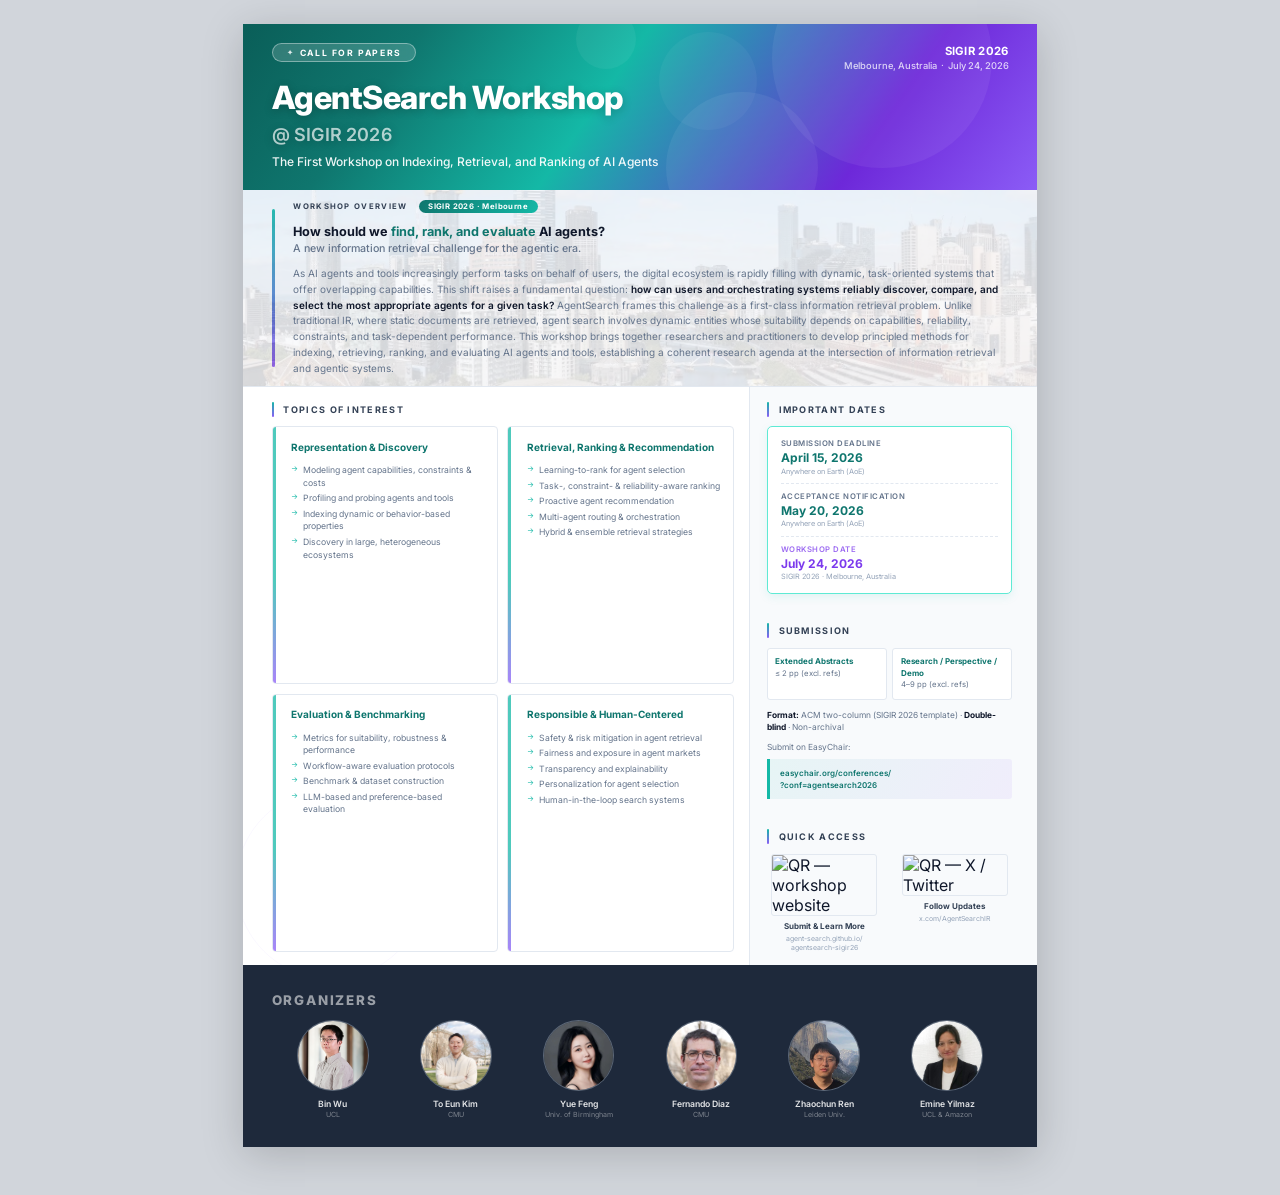
==== cfp-poster.html @ 033b6454 "Add the poster" ====
<!DOCTYPE html>
<html lang="en">
<head>
  <meta charset="UTF-8">
  <meta name="viewport" content="width=device-width, initial-scale=1.0">
  <title>AgentSearch @ SIGIR 2026 — Call for Papers</title>
  <link rel="preconnect" href="https://fonts.googleapis.com">
  <link rel="preconnect" href="https://fonts.gstatic.com" crossorigin>
  <link href="https://fonts.googleapis.com/css2?family=Inter:ital,wght@0,300;0,400;0,500;0,600;0,700;0,800;1,400;1,500&display=swap" rel="stylesheet">
  <style>
    /* ============================================================
       PRINT & PAGE SETUP
       ============================================================ */
    @page {
      size: A4 portrait;
      margin: 0;
    }

    *, *::before, *::after {
      margin: 0;
      padding: 0;
      box-sizing: border-box;
      -webkit-print-color-adjust: exact;
      print-color-adjust: exact;
    }

    html {
      background: #d1d5db;
      display: flex;
      justify-content: center;
      align-items: flex-start;
      min-height: 100vh;
      padding: 24px 0 48px;
    }

    @media print {
      html { background: white; padding: 0; display: block; }
    }

    body {
      width: 210mm;
      height: 297mm;
      overflow: hidden;
      background: #ffffff;
      font-family: 'Inter', -apple-system, BlinkMacSystemFont, 'Segoe UI', sans-serif;
      color: #0f172a;
      -webkit-font-smoothing: antialiased;
      -moz-osx-font-smoothing: grayscale;
      position: relative;
      box-shadow: 0 8px 40px rgba(0,0,0,0.18);
    }

    @media print { body { box-shadow: none; } }

    /* ============================================================
       DESIGN TOKENS  (mirrors website variables)
       ============================================================ */
    :root {
      --teal:       #14b8a6;
      --teal-dk:    #0f766e;
      --teal-lt:    #5eead4;
      --purple:     #8b5cf6;
      --purple-dk:  #7c3aed;
      --slate:      #334155;
      --navy:       #0f172a;
      --mid:        #64748b;
      --muted:      #94a3b8;
      --white:      #ffffff;
      --bg-gray:    #f8fafc;
      --bg-dark:    #1e293b;
      --border:     #e2e8f0;
    }

    /* ============================================================
       DECORATIVE BACKGROUND
       ============================================================ */
    .deco-layer {
      position: absolute;
      inset: 0;
      z-index: 0;
      pointer-events: none;
      overflow: hidden;
    }

    /* ============================================================
       POSTER WRAPPER
       ============================================================ */
    .poster {
      width: 210mm;
      height: 297mm;
      display: flex;
      flex-direction: column;
      position: relative;
      z-index: 1;
    }

    /* ============================================================
       1. HERO HEADER  (44mm)
       ============================================================ */
    .poster-header {
      flex-shrink: 0;
      height: 44mm;
      position: relative;
      background: linear-gradient(125deg,
        #0a5e58 0%,
        #0f766e 20%,
        #14b8a6 45%,
        #6d28d9 78%,
        #8b5cf6 100%
      );
      padding: 5mm 7.5mm 4.5mm 7.5mm;
      overflow: hidden;
    }

    .hd-circle {
      position: absolute;
      border-radius: 50%;
      background: rgba(255,255,255,0.06);
      pointer-events: none;
    }
    .hd-c1 { width: 58mm; height: 58mm; top: -20mm; right: 12mm; }
    .hd-c2 { width: 40mm; height: 40mm; bottom: -14mm; right: 58mm; }
    .hd-c3 { width: 26mm; height: 26mm; top: 2mm; right: 74mm; background: rgba(255,255,255,0.04); }
    .hd-c4 { width: 16mm; height: 16mm; top: -4mm; left: 88mm; background: rgba(255,255,255,0.05); }

    .header-meta {
      display: flex;
      justify-content: space-between;
      align-items: flex-start;
      margin-bottom: 2.5mm;
      position: relative;
      z-index: 2;
    }

    .cfp-badge {
      display: inline-flex;
      align-items: center;
      gap: 1.5mm;
      background: rgba(255,255,255,0.16);
      border: 1px solid rgba(255,255,255,0.38);
      color: white;
      padding: 1mm 3.5mm;
      border-radius: 20mm;
      font-size: 6.5pt;
      font-weight: 700;
      letter-spacing: 1.6px;
      text-transform: uppercase;
      backdrop-filter: blur(4px);
    }

    .cfp-badge::before {
      content: '✦';
      font-size: 5.5pt;
      opacity: 0.85;
    }

    .conf-meta {
      text-align: right;
      color: rgba(255,255,255,0.78);
      font-size: 7pt;
      font-weight: 500;
      line-height: 1.45;
    }

    .conf-meta strong {
      font-size: 8.5pt;
      font-weight: 700;
      color: white;
      display: block;
      letter-spacing: 0.3px;
    }

    .hero-title {
      font-size: 24pt;
      font-weight: 800;
      color: white;
      line-height: 1.0;
      letter-spacing: -0.5px;
      text-shadow: 0 2px 10px rgba(0,0,0,0.22);
      margin-bottom: 2mm;
      position: relative;
      z-index: 2;
    }

    .hero-title .workshop-at {
      font-size: 13.5pt;
      font-weight: 600;
      color: rgba(255,255,255,0.68);
      letter-spacing: 0.2px;
    }

    .hero-subtitle {
      font-size: 9pt;
      font-weight: 500;
      color: rgba(255,255,255,0.93);
      line-height: 1.35;
      position: relative;
      z-index: 2;
    }

    /* ============================================================
       2. WORKSHOP OVERVIEW STRIP  (full-width, 52mm)
       ============================================================ */
    .overview-strip {
      flex-shrink: 0;
      height: 52mm;
      background: var(--bg-gray);
      border-bottom: 1px solid var(--border);
      padding: 5mm 7.5mm;
      display: flex;
      align-items: stretch;
      position: relative;
      overflow: hidden;
    }

    /* Workshop overview background image */
    .overview-strip::before {
      content: '';
      position: absolute;
      inset: 0;
      z-index: 0;
      background: url('assets/img/hero-background.jpg') center/cover no-repeat;
      opacity: 0.15;
      pointer-events: none;
    }

    .overview-inner {
      position: relative;
      z-index: 1;
    }
    

    /* Left accent bar with gradient + workshop keyword pill */
    .overview-accent {
      flex-shrink: 0;
      width: 3px;
      border-radius: 2px;
      background: linear-gradient(180deg, var(--teal) 0%, var(--purple) 100%);
      margin-right: 5mm;
    }

    .overview-inner {
      flex: 1;
      display: flex;
      flex-direction: column;
      justify-content: center;
      gap: 2.8mm;
    }

    .overview-label {
      display: flex;
      align-items: center;
      gap: 3mm;
    }

    .overview-tag {
      font-size: 5.8pt;
      font-weight: 700;
      text-transform: uppercase;
      letter-spacing: 1.3px;
      color: var(--slate);
    }

    /* Teal keyword pill (mirrors website btn-primary style) */
    .ov-pill {
      display: inline-block;
      background: linear-gradient(120deg, var(--teal-dk) 0%, var(--teal) 100%);
      color: white;
      font-size: 5.8pt;
      font-weight: 700;
      letter-spacing: 0.4px;
      padding: 0.6mm 2.5mm;
      border-radius: 10mm;
    }

    .overview-headline {
      font-size: 9.5pt;
      font-weight: 700;
      color: var(--navy);
      line-height: 1.25;
    }

    .overview-headline em {
      font-style: normal;
      color: var(--teal-dk);
    }

    .overview-text {
      font-size: 7.5pt;
      line-height: 1.58;
      color: var(--mid);
    }

    .overview-text strong {
      color: var(--navy);
      font-weight: 600;
    }

    /* ============================================================
       3. MAIN BODY  — two columns, fills remaining height
       ============================================================ */
    .poster-body {
      flex: 1;
      display: grid;
      grid-template-columns: 1fr 76mm;
      overflow: hidden;
      min-height: 0;
    }

    /* ---- LEFT COLUMN: Topics fills all height ---- */
    .col-left {
      padding: 4mm 4mm 3.5mm 7.5mm;
      border-right: 1px solid var(--border);
      display: flex;
      flex-direction: column;
      overflow: hidden;
    }

    /* ---- RIGHT COLUMN: sections distribute evenly ---- */
    .col-right {
      padding: 4mm 6.5mm 3.5mm 4.5mm;
      display: flex;
      flex-direction: column;
      justify-content: space-between;
      background: var(--bg-gray);
      overflow: hidden;
    }

    /* ============================================================
       SECTION HEADER  (shared)
       ============================================================ */
    .sec-head {
      display: flex;
      align-items: center;
      gap: 2.5mm;
      margin-bottom: 2.5mm;
    }

    .sec-bar {
      flex-shrink: 0;
      width: 2.5px;
      height: 4mm;
      border-radius: 2px;
      background: linear-gradient(180deg, var(--teal) 0%, var(--purple) 100%);
    }

    .sec-title {
      font-size: 6.8pt;
      font-weight: 700;
      text-transform: uppercase;
      letter-spacing: 1.3px;
      color: var(--slate);
    }

    /* ============================================================
       TOPICS SECTION  (left col, fills all available height)
       ============================================================ */
    .topics-section {
      flex: 1;
      display: flex;
      flex-direction: column;
      min-height: 0;
    }

    /* 2×2 grid; rows stretch to fill column height */
    .topics-grid {
      flex: 1;
      display: grid;
      grid-template-columns: 1fr 1fr;
      grid-template-rows: 1fr 1fr;
      gap: 2.5mm;
    }

    .topic-card {
      background: var(--white);
      border: 1px solid var(--border);
      border-radius: 4px;
      padding: 3.5mm 3mm 3mm 5mm;
      position: relative;
      display: flex;
      flex-direction: column;
    }

    .topic-card::before {
      content: '';
      position: absolute;
      left: 0; top: 0; bottom: 0;
      width: 3px;
      border-radius: 3px 0 0 3px;
      background: linear-gradient(180deg, var(--teal) 60%, var(--purple) 100%);
      opacity: 0.75;
    }

    .topic-card h4 {
      font-size: 7.5pt;
      font-weight: 700;
      color: var(--teal-dk);
      margin-bottom: 2.5mm;
      line-height: 1.25;
    }

    .topic-card ul { list-style: none; }

    .topic-card li {
      font-size: 6.5pt;
      line-height: 1.45;
      color: var(--mid);
      padding: 0.4mm 0 0.4mm 3.2mm;
      position: relative;
    }

    .topic-card li::before {
      content: '→';
      position: absolute;
      left: 0;
      top: 0.4mm;
      color: var(--teal);
      font-size: 5.5pt;
    }

    /* ============================================================
       IMPORTANT DATES CARD
       ============================================================ */
    .dates-card {
      background: var(--white);
      border: 1.5px solid var(--teal-lt);
      border-radius: 5px;
      padding: 3mm 3.5mm;
      box-shadow: 0 3px 10px rgba(20,184,166,0.10);
    }

    .date-item {
      padding: 2mm 0;
      border-bottom: 1px dashed var(--border);
    }

    .date-item:first-child { padding-top: 0; }
    .date-item:last-child  { border-bottom: none; padding-bottom: 0; }

    .date-label {
      font-size: 5.8pt;
      font-weight: 600;
      color: var(--mid);
      text-transform: uppercase;
      letter-spacing: 0.5px;
      margin-bottom: 0.6mm;
    }

    .date-value {
      font-size: 9pt;
      font-weight: 700;
      color: var(--teal-dk);
    }

    .date-item.accent .date-value { color: var(--purple-dk); }
    .date-item.accent .date-label { color: var(--purple-dk); opacity: 0.75; }

    .date-note {
      font-size: 5.5pt;
      color: var(--muted);
      margin-top: 0.4mm;
    }

    /* ============================================================
       SUBMISSION SECTION
       ============================================================ */
    .paper-types {
      display: grid;
      grid-template-columns: 1fr 1fr;
      gap: 1.5mm;
      margin-bottom: 2.5mm;
    }

    .p-type {
      background: var(--white);
      border: 1px solid var(--border);
      border-radius: 3px;
      padding: 2mm;
      font-size: 5.8pt;
      line-height: 1.4;
      color: var(--mid);
    }

    .p-type strong {
      color: var(--teal-dk);
      font-size: 6pt;
      display: block;
      margin-bottom: 0.4mm;
    }

    .sub-note {
      font-size: 6.3pt;
      color: var(--mid);
      margin-bottom: 2mm;
      line-height: 1.45;
    }

    .sub-note strong { color: var(--navy); }

    .submit-box {
      background: linear-gradient(120deg,
        rgba(20,184,166,0.08) 0%,
        rgba(139,92,246,0.08) 100%
      );
      border-left: 3px solid var(--teal);
      border-radius: 0 3px 3px 0;
      padding: 2.2mm 2.8mm;
      font-size: 6pt;
      color: var(--teal-dk);
      font-weight: 600;
      word-break: break-all;
      line-height: 1.5;
    }

    /* ============================================================
       QR CODE BLOCK
       ============================================================ */
    .qr-block {
      display: flex;
      gap: 4mm;
      align-items: flex-start;
    }

    .qr-item {
      flex: 1;
      display: flex;
      flex-direction: column;
      align-items: center;
    }

    .qr-primary { flex: 1.25; }

    .qr-item img {
      width: 100%;
      max-width: 28mm;
      height: auto;
      display: block;
      border: 1px solid var(--border);
      border-radius: 3px;
      margin-bottom: 1.5mm;
    }

    .qr-label {
      font-size: 6pt;
      font-weight: 700;
      color: var(--slate);
      text-align: center;
      line-height: 1.3;
    }

    .qr-url {
      font-size: 5.2pt;
      color: var(--muted);
      text-align: center;
      word-break: break-all;
      margin-top: 0.6mm;
      line-height: 1.3;
    }

    /* ============================================================
       4. ORGANIZER FOOTER  (48mm, with photos)
       ============================================================ */
    .poster-footer {
      flex-shrink: 0;
      height: 48mm;
      background: var(--bg-dark);
      padding: 4mm 7.5mm;
      display: flex;
      flex-direction: column;
      justify-content: center;
    }

    .org-heading {
      font-size: 10pt;
      font-weight: 800;
      text-transform: uppercase;
      letter-spacing: 1.8px;
      color: rgba(255,255,255,0.55);
      margin-bottom: 3mm;
    }

    .org-row {
      display: flex;
      justify-content: space-between;
      align-items: flex-start;
      gap: 0;
    }

    .org-item {
      flex: 1;
      display: flex;
      flex-direction: column;
      align-items: center;
    }

    .org-photo {
      width: 19mm;
      height: 19mm;
      border-radius: 50%;
      object-fit: cover;
      object-position: top center;
      border: 1.5px solid rgba(255,255,255,0.20);
      margin-bottom: 2mm;
      display: block;
      background: #334155;
    }

    .org-name {
      font-size: 6.5pt;
      font-weight: 600;
      color: rgba(255,255,255,0.88);
      text-align: center;
      white-space: nowrap;
    }

    .org-affil {
      font-size: 5.3pt;
      color: rgba(255,255,255,0.42);
      text-align: center;
      white-space: nowrap;
      margin-top: 0.4mm;
    }
  </style>
</head>
<body>

  <!-- Decorative background SVG mesh -->
  <div class="deco-layer" aria-hidden="true">
    <svg xmlns="http://www.w3.org/2000/svg"
         width="210mm" height="297mm"
         viewBox="0 0 793.7 1122.5"
         style="position:absolute;inset:0;width:100%;height:100%;">
      <circle cx="700" cy="310" r="88" fill="none" stroke="#14b8a6" stroke-width="0.9" opacity="0.055"/>
      <circle cx="700" cy="310" r="55" fill="none" stroke="#14b8a6" stroke-width="0.6" opacity="0.045"/>
      <circle cx="700" cy="310" r="26" fill="none" stroke="#5eead4" stroke-width="0.5" opacity="0.06"/>
      <circle cx="88"  cy="860" r="95" fill="none" stroke="#8b5cf6" stroke-width="0.9" opacity="0.05"/>
      <circle cx="88"  cy="860" r="60" fill="none" stroke="#8b5cf6" stroke-width="0.6" opacity="0.04"/>
      <circle cx="88"  cy="860" r="30" fill="none" stroke="#c4b5fd" stroke-width="0.5" opacity="0.055"/>
      <circle cx="660" cy="400" r="2.2" fill="#14b8a6" opacity="0.12"/>
      <circle cx="630" cy="428" r="1.6" fill="#14b8a6" opacity="0.09"/>
      <circle cx="692" cy="378" r="1.4" fill="#5eead4" opacity="0.09"/>
      <line x1="660" y1="400" x2="630" y2="428" stroke="#14b8a6" stroke-width="0.5" opacity="0.08"/>
      <line x1="660" y1="400" x2="692" y2="378" stroke="#14b8a6" stroke-width="0.5" opacity="0.07"/>
      <circle cx="114" cy="800" r="2.2" fill="#8b5cf6" opacity="0.10"/>
      <circle cx="144" cy="822" r="1.6" fill="#8b5cf6" opacity="0.08"/>
      <circle cx="85"  cy="826" r="1.4" fill="#c4b5fd" opacity="0.08"/>
      <line x1="114" y1="800" x2="144" y2="822" stroke="#8b5cf6" stroke-width="0.5" opacity="0.08"/>
      <line x1="114" y1="800" x2="85"  y2="826" stroke="#8b5cf6" stroke-width="0.5" opacity="0.07"/>
    </svg>
  </div>

  <div class="poster">

    <!-- ════════════════════════════════════════════════════
         1. HERO HEADER  (44mm)
         ════════════════════════════════════════════════════ -->
    <header class="poster-header">
      <div class="hd-circle hd-c1"></div>
      <div class="hd-circle hd-c2"></div>
      <div class="hd-circle hd-c3"></div>
      <div class="hd-circle hd-c4"></div>

      <div class="header-meta">
        <div class="cfp-badge">Call for Papers</div>
        <div class="conf-meta">
          <strong>SIGIR 2026</strong>
          Melbourne, Australia &nbsp;·&nbsp; July 24, 2026
        </div>
      </div>

      <h1 class="hero-title">
        AgentSearch Workshop
        <br><span class="workshop-at">@ SIGIR&nbsp;2026</span>
      </h1>

      <p class="hero-subtitle">
        The First Workshop on Indexing, Retrieval, and Ranking of AI Agents
      </p>
    </header>


    <!-- ════════════════════════════════════════════════════
         2. WORKSHOP OVERVIEW STRIP  (full-width, 52mm)
         ════════════════════════════════════════════════════ -->
    <div class="overview-strip">
      <div class="overview-accent"></div>
      <div class="overview-inner">
        <div class="overview-label">
          <span class="overview-tag">Workshop Overview</span>
          <span class="ov-pill">SIGIR 2026 · Melbourne</span>
        </div>
        <p class="overview-headline">
          How should we <em>find, rank, and evaluate</em> AI agents?<br>
          <span style="font-size:8pt;font-weight:500;color:var(--mid);">A new information retrieval challenge for the agentic era.</span>
        </p>
        <p class="overview-text">
          As AI agents and tools increasingly perform tasks on behalf of users, the digital ecosystem is rapidly filling with dynamic, task-oriented systems that offer overlapping capabilities. This shift raises a fundamental question: <strong>how can users and orchestrating systems reliably discover, compare, and select the most appropriate agents for a given task?</strong> AgentSearch frames this challenge as a first-class information retrieval problem. Unlike traditional IR, where static documents are retrieved, agent search involves dynamic entities whose suitability depends on capabilities, reliability, constraints, and task-dependent performance. This workshop brings together researchers and practitioners to develop principled methods for indexing, retrieving, ranking, and evaluating AI agents and tools, establishing a coherent research agenda at the intersection of information retrieval and agentic systems.
        </p>
      </div>
    </div>


    <!-- ════════════════════════════════════════════════════
         3. MAIN BODY  (185mm, two columns)
         ════════════════════════════════════════════════════ -->
    <div class="poster-body">

      <!-- ══  LEFT COLUMN: Topics fills all height  ══ -->
      <div class="col-left">

        <div class="topics-section">
          <div class="sec-head">
            <div class="sec-bar"></div>
            <span class="sec-title">Topics of Interest</span>
          </div>

          <div class="topics-grid">

            <div class="topic-card">
              <h4>Representation &amp; Discovery</h4>
              <ul>
                <li>Modeling agent capabilities, constraints &amp; costs</li>
                <li>Profiling and probing agents and tools</li>
                <li>Indexing dynamic or behavior-based properties</li>
                <li>Discovery in large, heterogeneous ecosystems</li>
              </ul>
            </div>

            <div class="topic-card">
              <h4>Retrieval, Ranking &amp; Recommendation</h4>
              <ul>
                <li>Learning-to-rank for agent selection</li>
                <li>Task-, constraint- &amp; reliability-aware ranking</li>
                <li>Proactive agent recommendation</li>
                <li>Multi-agent routing &amp; orchestration</li>
                <li>Hybrid &amp; ensemble retrieval strategies</li>
              </ul>
            </div>

            <div class="topic-card">
              <h4>Evaluation &amp; Benchmarking</h4>
              <ul>
                <li>Metrics for suitability, robustness &amp; performance</li>
                <li>Workflow-aware evaluation protocols</li>
                <li>Benchmark &amp; dataset construction</li>
                <li>LLM-based and preference-based evaluation</li>
              </ul>
            </div>

            <div class="topic-card">
              <h4>Responsible &amp; Human-Centered</h4>
              <ul>
                <li>Safety &amp; risk mitigation in agent retrieval</li>
                <li>Fairness and exposure in agent markets</li>
                <li>Transparency and explainability</li>
                <li>Personalization for agent selection</li>
                <li>Human-in-the-loop search systems</li>
              </ul>
            </div>

          </div><!-- /.topics-grid -->
        </div><!-- /.topics-section -->

      </div><!-- /.col-left -->


      <!-- ══  RIGHT COLUMN: sections evenly distributed  ══ -->
      <div class="col-right">

        <!-- IMPORTANT DATES -->
        <div>
          <div class="sec-head">
            <div class="sec-bar"></div>
            <span class="sec-title">Important Dates</span>
          </div>
          <div class="dates-card">
            <div class="date-item">
              <div class="date-label">Submission Deadline</div>
              <div class="date-value">April 15, 2026</div>
              <div class="date-note">Anywhere on Earth (AoE)</div>
            </div>
            <div class="date-item">
              <div class="date-label">Acceptance Notification</div>
              <div class="date-value">May 20, 2026</div>
              <div class="date-note">Anywhere on Earth (AoE)</div>
            </div>
            <div class="date-item accent">
              <div class="date-label">Workshop Date</div>
              <div class="date-value">July 24, 2026</div>
              <div class="date-note">SIGIR 2026 · Melbourne, Australia</div>
            </div>
          </div>
        </div>

        <!-- SUBMISSION INFO -->
        <div>
          <div class="sec-head">
            <div class="sec-bar"></div>
            <span class="sec-title">Submission</span>
          </div>

          <div class="paper-types">
            <div class="p-type">
              <strong>Extended Abstracts</strong>
              ≤ 2 pp (excl. refs)
            </div>
            <div class="p-type">
              <strong>Research / Perspective / Demo</strong>
              4–9 pp (excl. refs)
            </div>
          </div>

          <p class="sub-note">
            <strong>Format:</strong> ACM two-column (SIGIR 2026 template) · <strong>Double-blind</strong> · Non-archival
          </p>

          <p class="sub-note" style="margin-bottom:1.5mm;">Submit on EasyChair:</p>

          <div class="submit-box">
            easychair.org/conferences/<br>?conf=agentsearch2026
          </div>
        </div>

        <!-- QR CODES -->
        <div>
          <div class="sec-head">
            <div class="sec-bar"></div>
            <span class="sec-title">Quick Access</span>
          </div>

          <div class="qr-block">
            <div class="qr-item qr-primary">
              <img
                src="https://api.qrserver.com/v1/create-qr-code/?size=240x240&data=https%3A%2F%2Fagent-search.github.io%2Fagentsearch-sigir26%2F&color=0f766e&bgcolor=ffffff&ecc=M"
                alt="QR — workshop website"
                loading="lazy">
              <div class="qr-label">Submit &amp; Learn More</div>
              <div class="qr-url">agent-search.github.io/<br>agentsearch-sigir26</div>
            </div>

            <div class="qr-item qr-primary">
              <img
                src="https://api.qrserver.com/v1/create-qr-code/?size=200x200&data=https%3A%2F%2Fx.com%2FAgentSearchIR&color=7c3aed&bgcolor=ffffff&ecc=M"
                alt="QR — X / Twitter"
                loading="lazy">
              <div class="qr-label">Follow Updates</div>
              <div class="qr-url">x.com/AgentSearchIR</div>
            </div>
          </div>
        </div>

      </div><!-- /.col-right -->

    </div><!-- /.poster-body -->


    <!-- ════════════════════════════════════════════════════
         4. ORGANIZER FOOTER  (48mm, with photos)
         ════════════════════════════════════════════════════ -->
    <footer class="poster-footer">
      <div class="org-heading">Organizers</div>
      <div class="org-row">

        <div class="org-item">
          <img src="assets/img/organizers/bin-wu.jpg" alt="Bin Wu" class="org-photo">
          <span class="org-name">Bin Wu</span>
          <span class="org-affil">UCL</span>
        </div>

        <div class="org-item">
          <img src="assets/img/organizers/toeun-kim.jpeg" alt="To Eun Kim" class="org-photo">
          <span class="org-name">To Eun Kim</span>
          <span class="org-affil">CMU</span>
        </div>

        <div class="org-item">
          <img src="assets/img/organizers/yue-feng.jpeg" alt="Yue Feng" class="org-photo">
          <span class="org-name">Yue Feng</span>
          <span class="org-affil">Univ. of Birmingham</span>
        </div>

        <div class="org-item">
          <img src="assets/img/organizers/fernando-diaz.jpg" alt="Fernando Diaz" class="org-photo">
          <span class="org-name">Fernando Diaz</span>
          <span class="org-affil">CMU</span>
        </div>

        <div class="org-item">
          <img src="assets/img/organizers/zhaochun-ren.jpeg" alt="Zhaochun Ren" class="org-photo">
          <span class="org-name">Zhaochun Ren</span>
          <span class="org-affil">Leiden Univ.</span>
        </div>

        <div class="org-item">
          <img src="assets/img/organizers/emine-yilmaz.jpg" alt="Emine Yilmaz" class="org-photo">
          <span class="org-name">Emine Yilmaz</span>
          <span class="org-affil">UCL &amp; Amazon</span>
        </div>

      </div>
    </footer>

  </div><!-- /.poster -->

</body>
</html>
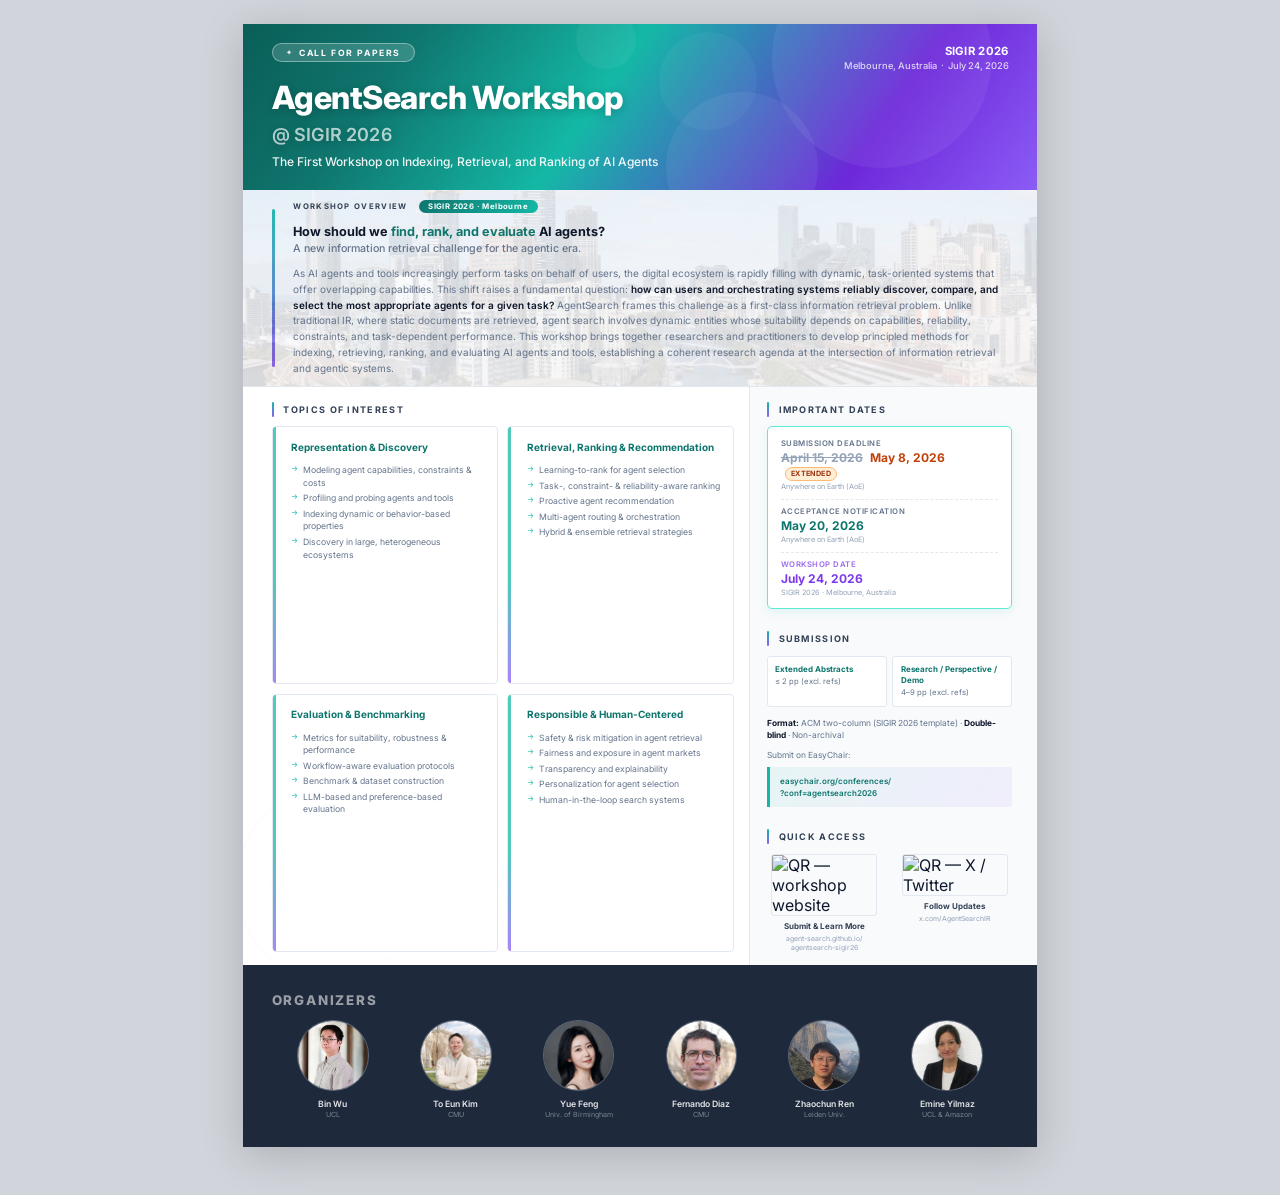
==== commit 9ce0535f: "Update the poster" ====
--- a/cfp-poster.html
+++ b/cfp-poster.html
@@ -450,6 +450,30 @@
       font-size: 9pt;
       font-weight: 700;
       color: var(--teal-dk);
+    }
+
+    .date-old {
+      color: var(--muted);
+      margin-right: 1mm;
+    }
+
+    .date-new {
+      color: #c2410c;
+    }
+
+    .date-extended-badge {
+      display: inline-block;
+      margin-left: 1.2mm;
+      padding: 0.35mm 1.2mm;
+      border-radius: 2mm;
+      font-size: 5.4pt;
+      font-weight: 700;
+      letter-spacing: 0.4px;
+      text-transform: uppercase;
+      color: #9a3412;
+      background: #ffedd5;
+      border: 0.5px solid #fdba74;
+      vertical-align: middle;
     }
 
     .date-item.accent .date-value { color: var(--purple-dk); }
@@ -776,7 +800,11 @@
           <div class="dates-card">
             <div class="date-item">
               <div class="date-label">Submission Deadline</div>
-              <div class="date-value">April 15, 2026</div>
+              <div class="date-value">
+                <span class="date-old"><del>April 15, 2026</del></span>
+                <span class="date-new">May 8, 2026</span>
+                <span class="date-extended-badge">Extended</span>
+              </div>
               <div class="date-note">Anywhere on Earth (AoE)</div>
             </div>
             <div class="date-item">
